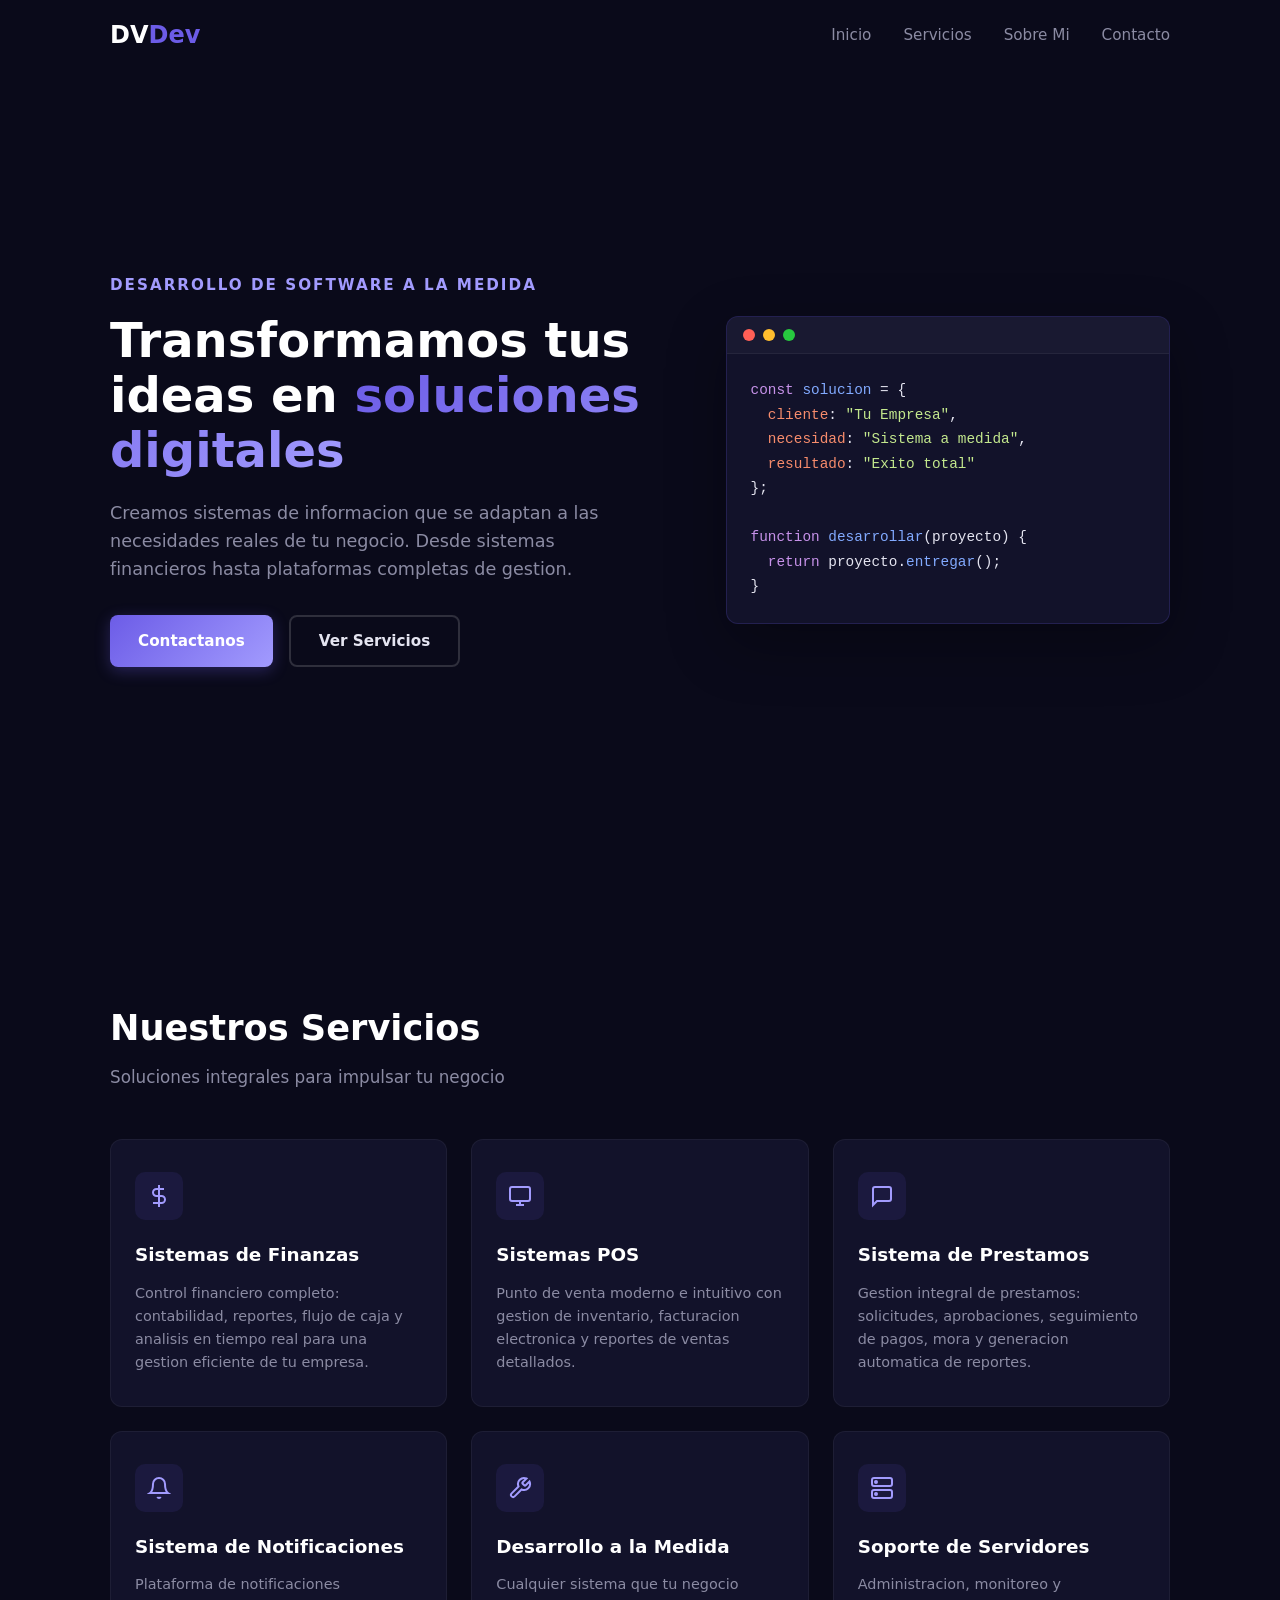
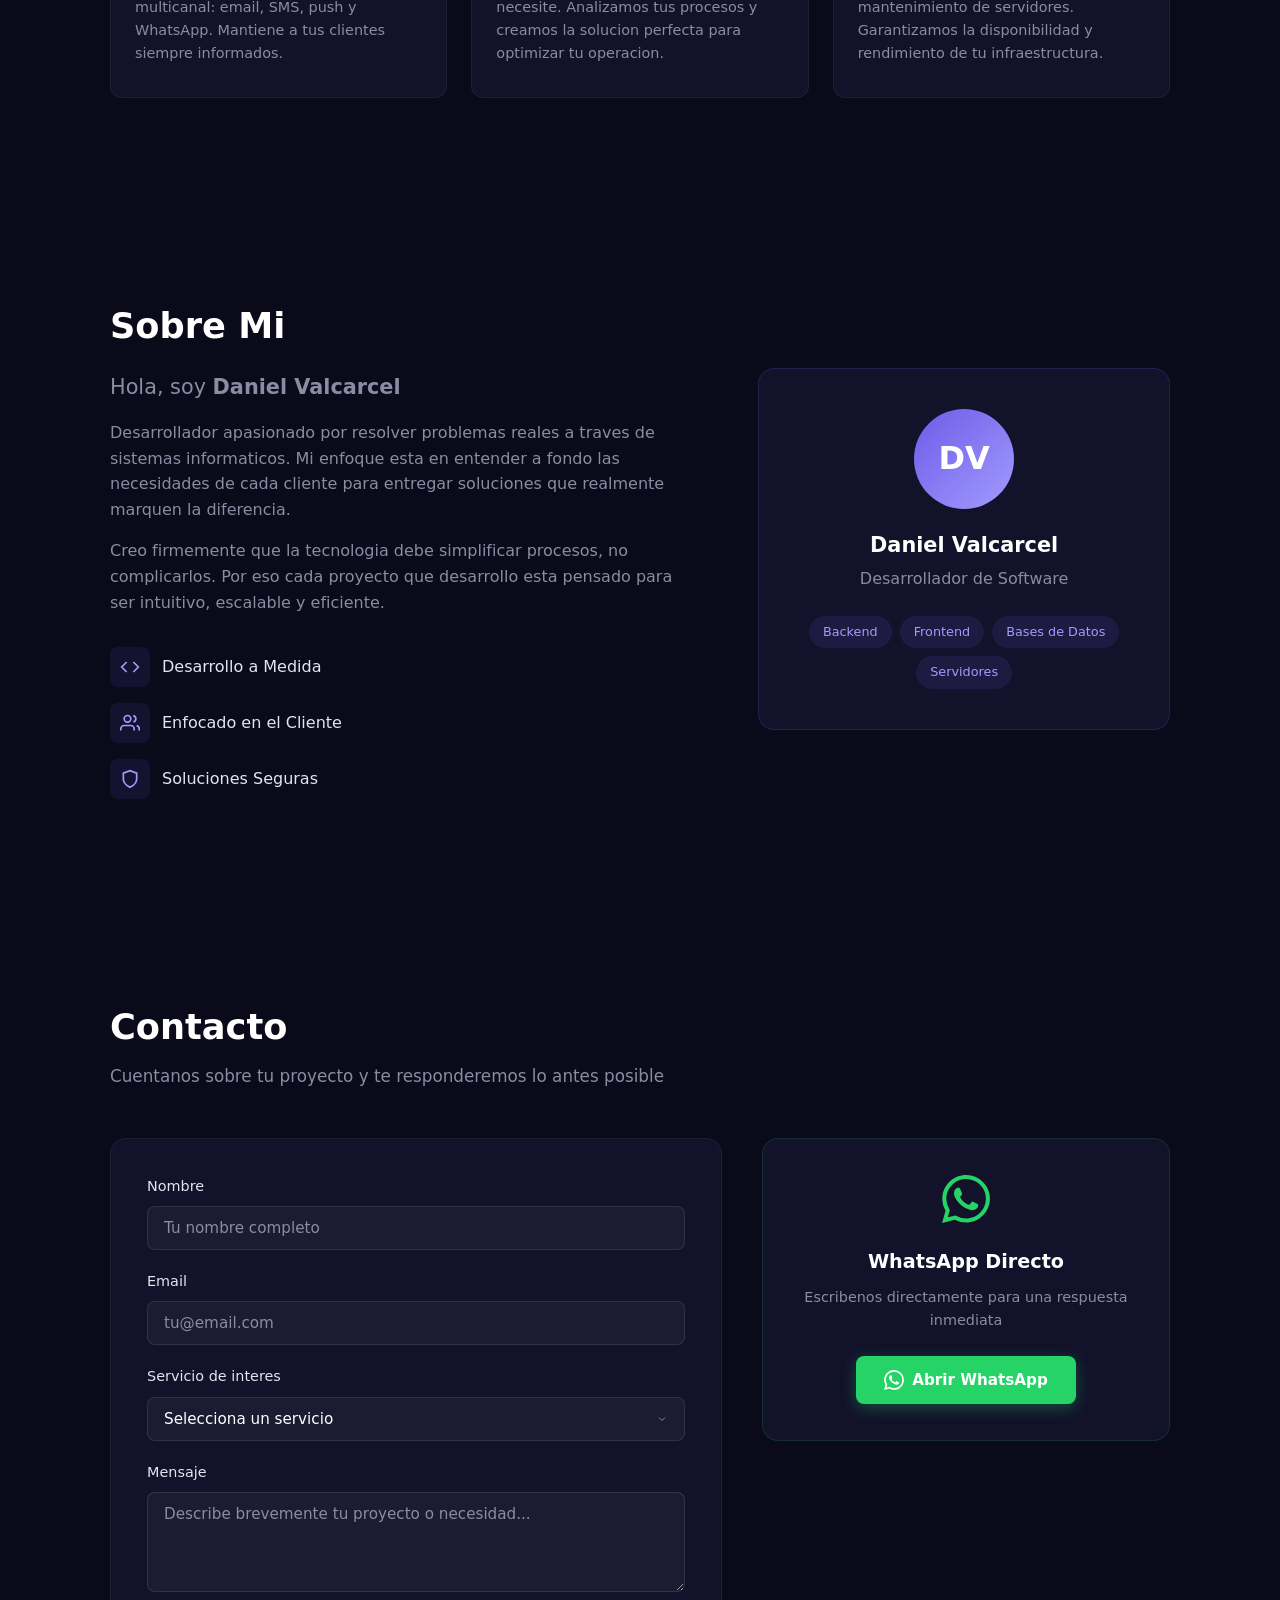
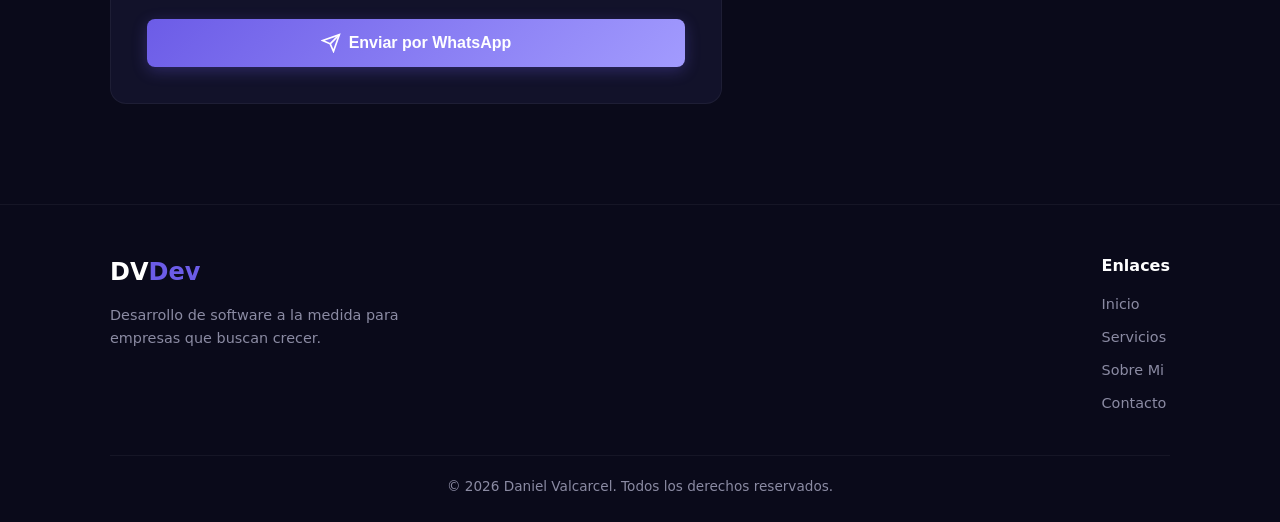
==== index.html @ 94b74c30 "Portafolio web - Daniel Valcarcel Desarrollo de Software Sitio web con secciones de servicios, sobre" ====
<!DOCTYPE html>
<html lang="es">
<head>
    <meta charset="UTF-8">
    <meta name="viewport" content="width=device-width, initial-scale=1.0">
    <title>Daniel Valcarcel | Desarrollo de Software</title>
    <link rel="stylesheet" href="styles.css">
</head>
<body>
    <nav class="navbar" id="navbar">
        <div class="nav-container">
            <a href="#inicio" class="nav-logo">DV<span>Dev</span></a>
            <button class="nav-toggle" id="navToggle" aria-label="Abrir menu">
                <span></span><span></span><span></span>
            </button>
            <ul class="nav-menu" id="navMenu">
                <li><a href="#inicio">Inicio</a></li>
                <li><a href="#servicios">Servicios</a></li>
                <li><a href="#sobre-mi">Sobre Mi</a></li>
                <li><a href="#contacto">Contacto</a></li>
            </ul>
        </div>
    </nav>

    <header class="hero" id="inicio">
        <div class="hero-content">
            <p class="hero-subtitle">Desarrollo de Software a la Medida</p>
            <h1>Transformamos tus ideas en <span class="highlight">soluciones digitales</span></h1>
            <p class="hero-text">Creamos sistemas de informacion que se adaptan a las necesidades reales de tu negocio. Desde sistemas financieros hasta plataformas completas de gestion.</p>
            <div class="hero-buttons">
                <a href="#contacto" class="btn btn-primary">Contactanos</a>
                <a href="#servicios" class="btn btn-outline">Ver Servicios</a>
            </div>
        </div>
        <div class="hero-visual">
            <div class="code-block">
                <div class="code-header">
                    <span class="dot red"></span>
                    <span class="dot yellow"></span>
                    <span class="dot green"></span>
                </div>
                <pre><code><span class="code-keyword">const</span> <span class="code-var">solucion</span> = {
  <span class="code-prop">cliente</span>: <span class="code-string">"Tu Empresa"</span>,
  <span class="code-prop">necesidad</span>: <span class="code-string">"Sistema a medida"</span>,
  <span class="code-prop">resultado</span>: <span class="code-string">"Exito total"</span>
};

<span class="code-keyword">function</span> <span class="code-func">desarrollar</span>(proyecto) {
  <span class="code-keyword">return</span> proyecto.<span class="code-func">entregar</span>();
}</code></pre>
            </div>
        </div>
    </header>

    <section class="servicios" id="servicios">
        <div class="container">
            <h2 class="section-title">Nuestros Servicios</h2>
            <p class="section-subtitle">Soluciones integrales para impulsar tu negocio</p>
            <div class="servicios-grid">
                <div class="servicio-card">
                    <div class="servicio-icon">
                        <svg viewBox="0 0 24 24" fill="none" stroke="currentColor" stroke-width="2"><path d="M12 1v22M17 5H9.5a3.5 3.5 0 0 0 0 7h5a3.5 3.5 0 0 1 0 7H6"/></svg>
                    </div>
                    <h3>Sistemas de Finanzas</h3>
                    <p>Control financiero completo: contabilidad, reportes, flujo de caja y analisis en tiempo real para una gestion eficiente de tu empresa.</p>
                </div>
                <div class="servicio-card">
                    <div class="servicio-icon">
                        <svg viewBox="0 0 24 24" fill="none" stroke="currentColor" stroke-width="2"><rect x="2" y="3" width="20" height="14" rx="2"/><path d="M8 21h8M12 17v4"/></svg>
                    </div>
                    <h3>Sistemas POS</h3>
                    <p>Punto de venta moderno e intuitivo con gestion de inventario, facturacion electronica y reportes de ventas detallados.</p>
                </div>
                <div class="servicio-card">
                    <div class="servicio-icon">
                        <svg viewBox="0 0 24 24" fill="none" stroke="currentColor" stroke-width="2"><path d="M21 15a2 2 0 0 1-2 2H7l-4 4V5a2 2 0 0 1 2-2h14a2 2 0 0 1 2 2z"/></svg>
                    </div>
                    <h3>Sistema de Prestamos</h3>
                    <p>Gestion integral de prestamos: solicitudes, aprobaciones, seguimiento de pagos, mora y generacion automatica de reportes.</p>
                </div>
                <div class="servicio-card">
                    <div class="servicio-icon">
                        <svg viewBox="0 0 24 24" fill="none" stroke="currentColor" stroke-width="2"><path d="M18 8A6 6 0 0 0 6 8c0 7-3 9-3 9h18s-3-2-3-9"/><path d="M13.73 21a2 2 0 0 1-3.46 0"/></svg>
                    </div>
                    <h3>Sistema de Notificaciones</h3>
                    <p>Plataforma de notificaciones multicanal: email, SMS, push y WhatsApp. Mantiene a tus clientes siempre informados.</p>
                </div>
                <div class="servicio-card">
                    <div class="servicio-icon">
                        <svg viewBox="0 0 24 24" fill="none" stroke="currentColor" stroke-width="2"><path d="M14.7 6.3a1 1 0 0 0 0 1.4l1.6 1.6a1 1 0 0 0 1.4 0l3.77-3.77a6 6 0 0 1-7.94 7.94l-6.91 6.91a2.12 2.12 0 0 1-3-3l6.91-6.91a6 6 0 0 1 7.94-7.94l-3.76 3.76z"/></svg>
                    </div>
                    <h3>Desarrollo a la Medida</h3>
                    <p>Cualquier sistema que tu negocio necesite. Analizamos tus procesos y creamos la solucion perfecta para optimizar tu operacion.</p>
                </div>
                <div class="servicio-card">
                    <div class="servicio-icon">
                        <svg viewBox="0 0 24 24" fill="none" stroke="currentColor" stroke-width="2"><rect x="2" y="2" width="20" height="8" rx="2"/><rect x="2" y="14" width="20" height="8" rx="2"/><circle cx="6" cy="6" r="1"/><circle cx="6" cy="18" r="1"/></svg>
                    </div>
                    <h3>Soporte de Servidores</h3>
                    <p>Administracion, monitoreo y mantenimiento de servidores. Garantizamos la disponibilidad y rendimiento de tu infraestructura.</p>
                </div>
            </div>
        </div>
    </section>

    <section class="sobre-mi" id="sobre-mi">
        <div class="container">
            <div class="sobre-mi-content">
                <div class="sobre-mi-text">
                    <h2 class="section-title">Sobre Mi</h2>
                    <p class="sobre-mi-intro">Hola, soy <strong>Daniel Valcarcel</strong></p>
                    <p>Desarrollador apasionado por resolver problemas reales a traves de sistemas informaticos. Mi enfoque esta en entender a fondo las necesidades de cada cliente para entregar soluciones que realmente marquen la diferencia.</p>
                    <p>Creo firmemente que la tecnologia debe simplificar procesos, no complicarlos. Por eso cada proyecto que desarrollo esta pensado para ser intuitivo, escalable y eficiente.</p>
                    <div class="stats">
                        <div class="stat">
                            <span class="stat-icon">
                                <svg viewBox="0 0 24 24" fill="none" stroke="currentColor" stroke-width="2"><polyline points="16 18 22 12 16 6"/><polyline points="8 6 2 12 8 18"/></svg>
                            </span>
                            <span class="stat-label">Desarrollo a Medida</span>
                        </div>
                        <div class="stat">
                            <span class="stat-icon">
                                <svg viewBox="0 0 24 24" fill="none" stroke="currentColor" stroke-width="2"><path d="M17 21v-2a4 4 0 0 0-4-4H5a4 4 0 0 0-4 4v2"/><circle cx="9" cy="7" r="4"/><path d="M23 21v-2a4 4 0 0 0-3-3.87"/><path d="M16 3.13a4 4 0 0 1 0 7.75"/></svg>
                            </span>
                            <span class="stat-label">Enfocado en el Cliente</span>
                        </div>
                        <div class="stat">
                            <span class="stat-icon">
                                <svg viewBox="0 0 24 24" fill="none" stroke="currentColor" stroke-width="2"><path d="M12 22s8-4 8-10V5l-8-3-8 3v7c0 6 8 10 8 10z"/></svg>
                            </span>
                            <span class="stat-label">Soluciones Seguras</span>
                        </div>
                    </div>
                </div>
                <div class="sobre-mi-visual">
                    <div class="profile-card">
                        <div class="profile-avatar">DV</div>
                        <h3>Daniel Valcarcel</h3>
                        <p>Desarrollador de Software</p>
                        <div class="profile-tags">
                            <span>Backend</span>
                            <span>Frontend</span>
                            <span>Bases de Datos</span>
                            <span>Servidores</span>
                        </div>
                    </div>
                </div>
            </div>
        </div>
    </section>

    <section class="contacto" id="contacto">
        <div class="container">
            <h2 class="section-title">Contacto</h2>
            <p class="section-subtitle">Cuentanos sobre tu proyecto y te responderemos lo antes posible</p>
            <div class="contacto-wrapper">
                <form class="contacto-form" id="contactForm">
                    <div class="form-group">
                        <label for="nombre">Nombre</label>
                        <input type="text" id="nombre" name="nombre" placeholder="Tu nombre completo" required>
                    </div>
                    <div class="form-group">
                        <label for="email">Email</label>
                        <input type="email" id="email" name="email" placeholder="tu@email.com" required>
                    </div>
                    <div class="form-group">
                        <label for="servicio">Servicio de interes</label>
                        <select id="servicio" name="servicio" required>
                            <option value="" disabled selected>Selecciona un servicio</option>
                            <option value="finanzas">Sistema de Finanzas</option>
                            <option value="pos">Sistema POS</option>
                            <option value="prestamos">Sistema de Prestamos</option>
                            <option value="notificaciones">Sistema de Notificaciones</option>
                            <option value="medida">Desarrollo a la Medida</option>
                            <option value="servidores">Soporte de Servidores</option>
                        </select>
                    </div>
                    <div class="form-group">
                        <label for="mensaje">Mensaje</label>
                        <textarea id="mensaje" name="mensaje" rows="4" placeholder="Describe brevemente tu proyecto o necesidad..." required></textarea>
                    </div>
                    <button type="submit" class="btn btn-primary btn-full">
                        <svg viewBox="0 0 24 24" fill="none" stroke="currentColor" stroke-width="2" width="20" height="20"><path d="M22 2L11 13"/><path d="M22 2l-7 20-4-9-9-4 20-7z"/></svg>
                        Enviar por WhatsApp
                    </button>
                </form>
                <div class="contacto-info">
                    <div class="info-card">
                        <div class="info-icon">
                            <svg viewBox="0 0 24 24" fill="currentColor" width="32" height="32">
                                <path d="M17.472 14.382c-.297-.149-1.758-.867-2.03-.967-.273-.099-.471-.148-.67.15-.197.297-.767.966-.94 1.164-.173.199-.347.223-.644.075-.297-.15-1.255-.463-2.39-1.475-.883-.788-1.48-1.761-1.653-2.059-.173-.297-.018-.458.13-.606.134-.133.298-.347.446-.52.149-.174.198-.298.298-.497.099-.198.05-.371-.025-.52-.075-.149-.669-1.612-.916-2.207-.242-.579-.487-.5-.669-.51-.173-.008-.371-.01-.57-.01-.198 0-.52.074-.792.372-.272.297-1.04 1.016-1.04 2.479 0 1.462 1.065 2.875 1.213 3.074.149.198 2.096 3.2 5.077 4.487.709.306 1.262.489 1.694.625.712.227 1.36.195 1.871.118.571-.085 1.758-.719 2.006-1.413.248-.694.248-1.289.173-1.413-.074-.124-.272-.198-.57-.347m-5.421 7.403h-.004a9.87 9.87 0 01-5.031-1.378l-.361-.214-3.741.982.998-3.648-.235-.374a9.86 9.86 0 01-1.51-5.26c.001-5.45 4.436-9.884 9.888-9.884 2.64 0 5.122 1.03 6.988 2.898a9.825 9.825 0 012.893 6.994c-.003 5.45-4.437 9.884-9.885 9.884m8.413-18.297A11.815 11.815 0 0012.05 0C5.495 0 .16 5.335.157 11.892c0 2.096.547 4.142 1.588 5.945L.057 24l6.305-1.654a11.882 11.882 0 005.683 1.448h.005c6.554 0 11.89-5.335 11.893-11.893a11.821 11.821 0 00-3.48-8.413z"/>
                            </svg>
                        </div>
                        <h3>WhatsApp Directo</h3>
                        <p>Escribenos directamente para una respuesta inmediata</p>
                        <a href="https://wa.me/573024392660?text=Hola%20Daniel%2C%20estoy%20interesado%20en%20sus%20servicios%20de%20desarrollo%20de%20software." class="btn btn-whatsapp" target="_blank" rel="noopener">
                            <svg viewBox="0 0 24 24" fill="currentColor" width="20" height="20">
                                <path d="M17.472 14.382c-.297-.149-1.758-.867-2.03-.967-.273-.099-.471-.148-.67.15-.197.297-.767.966-.94 1.164-.173.199-.347.223-.644.075-.297-.15-1.255-.463-2.39-1.475-.883-.788-1.48-1.761-1.653-2.059-.173-.297-.018-.458.13-.606.134-.133.298-.347.446-.52.149-.174.198-.298.298-.497.099-.198.05-.371-.025-.52-.075-.149-.669-1.612-.916-2.207-.242-.579-.487-.5-.669-.51-.173-.008-.371-.01-.57-.01-.198 0-.52.074-.792.372-.272.297-1.04 1.016-1.04 2.479 0 1.462 1.065 2.875 1.213 3.074.149.198 2.096 3.2 5.077 4.487.709.306 1.262.489 1.694.625.712.227 1.36.195 1.871.118.571-.085 1.758-.719 2.006-1.413.248-.694.248-1.289.173-1.413-.074-.124-.272-.198-.57-.347m-5.421 7.403h-.004a9.87 9.87 0 01-5.031-1.378l-.361-.214-3.741.982.998-3.648-.235-.374a9.86 9.86 0 01-1.51-5.26c.001-5.45 4.436-9.884 9.888-9.884 2.64 0 5.122 1.03 6.988 2.898a9.825 9.825 0 012.893 6.994c-.003 5.45-4.437 9.884-9.885 9.884m8.413-18.297A11.815 11.815 0 0012.05 0C5.495 0 .16 5.335.157 11.892c0 2.096.547 4.142 1.588 5.945L.057 24l6.305-1.654a11.882 11.882 0 005.683 1.448h.005c6.554 0 11.89-5.335 11.893-11.893a11.821 11.821 0 00-3.48-8.413z"/>
                            </svg>
                            Abrir WhatsApp
                        </a>
                    </div>
                </div>
            </div>
        </div>
    </section>

    <footer class="footer">
        <div class="container">
            <div class="footer-content">
                <div class="footer-brand">
                    <a href="#inicio" class="nav-logo">DV<span>Dev</span></a>
                    <p>Desarrollo de software a la medida para empresas que buscan crecer.</p>
                </div>
                <div class="footer-links">
                    <h4>Enlaces</h4>
                    <a href="#inicio">Inicio</a>
                    <a href="#servicios">Servicios</a>
                    <a href="#sobre-mi">Sobre Mi</a>
                    <a href="#contacto">Contacto</a>
                </div>
            </div>
            <div class="footer-bottom">
                <p>&copy; 2026 Daniel Valcarcel. Todos los derechos reservados.</p>
            </div>
        </div>
    </footer>

    <script src="script.js"></script>
</body>
</html>
---- styles.css ----
* {
    margin: 0;
    padding: 0;
    box-sizing: border-box;
}

:root {
    --primary: #6c5ce7;
    --primary-dark: #5a4bd1;
    --primary-light: #a29bfe;
    --dark: #0a0a1a;
    --dark-light: #12122a;
    --dark-card: #1a1a3e;
    --gray: #8b8ba3;
    --light: #e4e4f0;
    --white: #ffffff;
    --whatsapp: #25D366;
    --whatsapp-dark: #128C7E;
    --gradient: linear-gradient(135deg, #6c5ce7, #a29bfe);
}

html {
    scroll-behavior: smooth;
}

body {
    font-family: 'Segoe UI', system-ui, -apple-system, sans-serif;
    background-color: var(--dark);
    color: var(--light);
    line-height: 1.6;
    overflow-x: hidden;
}

.container {
    max-width: 1100px;
    margin: 0 auto;
    padding: 0 20px;
}

/* Navbar */
.navbar {
    position: fixed;
    top: 0;
    left: 0;
    right: 0;
    z-index: 1000;
    padding: 16px 0;
    transition: background 0.3s, box-shadow 0.3s;
}

.navbar.scrolled {
    background: rgba(10, 10, 26, 0.95);
    backdrop-filter: blur(10px);
    box-shadow: 0 2px 20px rgba(0, 0, 0, 0.3);
    padding: 10px 0;
}

.nav-container {
    max-width: 1100px;
    margin: 0 auto;
    padding: 0 20px;
    display: flex;
    justify-content: space-between;
    align-items: center;
}

.nav-logo {
    font-size: 1.5rem;
    font-weight: 800;
    color: var(--white);
    text-decoration: none;
}

.nav-logo span {
    color: var(--primary);
}

.nav-menu {
    display: flex;
    list-style: none;
    gap: 32px;
}

.nav-menu a {
    color: var(--gray);
    text-decoration: none;
    font-size: 0.95rem;
    font-weight: 500;
    transition: color 0.3s;
}

.nav-menu a:hover {
    color: var(--white);
}

.nav-toggle {
    display: none;
    flex-direction: column;
    gap: 5px;
    background: none;
    border: none;
    cursor: pointer;
    padding: 4px;
}

.nav-toggle span {
    display: block;
    width: 24px;
    height: 2px;
    background: var(--white);
    border-radius: 2px;
    transition: 0.3s;
}

/* Buttons */
.btn {
    display: inline-flex;
    align-items: center;
    gap: 8px;
    padding: 12px 28px;
    border-radius: 8px;
    font-size: 0.95rem;
    font-weight: 600;
    text-decoration: none;
    cursor: pointer;
    border: none;
    transition: transform 0.2s, box-shadow 0.2s, background 0.3s;
}

.btn:hover {
    transform: translateY(-2px);
}

.btn-primary {
    background: var(--gradient);
    color: var(--white);
    box-shadow: 0 4px 15px rgba(108, 92, 231, 0.3);
}

.btn-primary:hover {
    box-shadow: 0 6px 25px rgba(108, 92, 231, 0.5);
}

.btn-outline {
    background: transparent;
    color: var(--light);
    border: 2px solid rgba(255, 255, 255, 0.15);
}

.btn-outline:hover {
    border-color: var(--primary-light);
    color: var(--white);
}

.btn-whatsapp {
    background: var(--whatsapp);
    color: var(--white);
    box-shadow: 0 4px 15px rgba(37, 211, 102, 0.3);
}

.btn-whatsapp:hover {
    background: var(--whatsapp-dark);
    box-shadow: 0 6px 25px rgba(37, 211, 102, 0.4);
}

.btn-full {
    width: 100%;
    justify-content: center;
    padding: 14px 28px;
    font-size: 1rem;
}

/* Hero */
.hero {
    min-height: 100vh;
    display: flex;
    align-items: center;
    padding: 100px 20px 60px;
    max-width: 1100px;
    margin: 0 auto;
    gap: 60px;
}

.hero-content {
    flex: 1;
}

.hero-subtitle {
    color: var(--primary-light);
    font-weight: 600;
    font-size: 0.95rem;
    text-transform: uppercase;
    letter-spacing: 2px;
    margin-bottom: 16px;
}

.hero h1 {
    font-size: 3rem;
    font-weight: 800;
    color: var(--white);
    line-height: 1.15;
    margin-bottom: 20px;
}

.highlight {
    background: var(--gradient);
    -webkit-background-clip: text;
    -webkit-text-fill-color: transparent;
    background-clip: text;
}

.hero-text {
    font-size: 1.1rem;
    color: var(--gray);
    margin-bottom: 32px;
    max-width: 500px;
}

.hero-buttons {
    display: flex;
    gap: 16px;
    flex-wrap: wrap;
}

.hero-visual {
    flex: 0.8;
}

.code-block {
    background: var(--dark-light);
    border: 1px solid rgba(108, 92, 231, 0.2);
    border-radius: 12px;
    overflow: hidden;
    box-shadow: 0 20px 60px rgba(0, 0, 0, 0.3);
}

.code-header {
    padding: 12px 16px;
    display: flex;
    gap: 8px;
    background: rgba(255, 255, 255, 0.03);
    border-bottom: 1px solid rgba(255, 255, 255, 0.05);
}

.dot {
    width: 12px;
    height: 12px;
    border-radius: 50%;
}

.dot.red { background: #ff5f56; }
.dot.yellow { background: #ffbd2e; }
.dot.green { background: #27c93f; }

.code-block pre {
    padding: 24px;
    font-family: 'Consolas', 'Monaco', monospace;
    font-size: 0.9rem;
    line-height: 1.7;
}

.code-keyword { color: #c792ea; }
.code-var { color: #82aaff; }
.code-prop { color: #f78c6c; }
.code-string { color: #c3e88d; }
.code-func { color: #82aaff; }

/* Sections */
.section-title {
    font-size: 2.2rem;
    font-weight: 800;
    color: var(--white);
    margin-bottom: 8px;
}

.section-subtitle {
    color: var(--gray);
    font-size: 1.05rem;
    margin-bottom: 48px;
}

/* Servicios */
.servicios {
    padding: 100px 0;
}

.servicios-grid {
    display: grid;
    grid-template-columns: repeat(3, 1fr);
    gap: 24px;
}

.servicio-card {
    background: var(--dark-light);
    border: 1px solid rgba(255, 255, 255, 0.05);
    border-radius: 12px;
    padding: 32px 24px;
    transition: transform 0.3s, border-color 0.3s, box-shadow 0.3s;
}

.servicio-card:hover {
    transform: translateY(-4px);
    border-color: rgba(108, 92, 231, 0.3);
    box-shadow: 0 10px 40px rgba(108, 92, 231, 0.1);
}

.servicio-icon {
    width: 48px;
    height: 48px;
    background: rgba(108, 92, 231, 0.1);
    border-radius: 10px;
    display: flex;
    align-items: center;
    justify-content: center;
    margin-bottom: 20px;
    color: var(--primary-light);
}

.servicio-icon svg {
    width: 24px;
    height: 24px;
}

.servicio-card h3 {
    color: var(--white);
    font-size: 1.15rem;
    margin-bottom: 12px;
}

.servicio-card p {
    color: var(--gray);
    font-size: 0.9rem;
    line-height: 1.6;
}

/* Sobre Mi */
.sobre-mi {
    padding: 100px 0;
}

.sobre-mi-content {
    display: flex;
    gap: 60px;
    align-items: center;
}

.sobre-mi-text {
    flex: 1;
}

.sobre-mi-intro {
    font-size: 1.3rem;
    color: var(--white);
    margin: 16px 0;
}

.sobre-mi-text p {
    color: var(--gray);
    margin-bottom: 16px;
}

.stats {
    display: flex;
    flex-direction: column;
    gap: 16px;
    margin-top: 32px;
}

.stat {
    display: flex;
    align-items: center;
    gap: 12px;
}

.stat-icon {
    width: 40px;
    height: 40px;
    background: rgba(108, 92, 231, 0.1);
    border-radius: 8px;
    display: flex;
    align-items: center;
    justify-content: center;
    color: var(--primary-light);
    flex-shrink: 0;
}

.stat-icon svg {
    width: 20px;
    height: 20px;
}

.stat-label {
    color: var(--light);
    font-weight: 500;
}

.sobre-mi-visual {
    flex: 0.7;
}

.profile-card {
    background: var(--dark-light);
    border: 1px solid rgba(108, 92, 231, 0.2);
    border-radius: 16px;
    padding: 40px 32px;
    text-align: center;
}

.profile-avatar {
    width: 100px;
    height: 100px;
    background: var(--gradient);
    border-radius: 50%;
    display: flex;
    align-items: center;
    justify-content: center;
    font-size: 2rem;
    font-weight: 800;
    color: var(--white);
    margin: 0 auto 20px;
}

.profile-card h3 {
    color: var(--white);
    font-size: 1.3rem;
    margin-bottom: 4px;
}

.profile-card > p {
    color: var(--gray);
    margin-bottom: 24px;
}

.profile-tags {
    display: flex;
    flex-wrap: wrap;
    gap: 8px;
    justify-content: center;
}

.profile-tags span {
    background: rgba(108, 92, 231, 0.12);
    color: var(--primary-light);
    padding: 6px 14px;
    border-radius: 20px;
    font-size: 0.8rem;
    font-weight: 500;
}

/* Contacto */
.contacto {
    padding: 100px 0;
}

.contacto-wrapper {
    display: grid;
    grid-template-columns: 1.2fr 0.8fr;
    gap: 40px;
    align-items: start;
}

.contacto-form {
    background: var(--dark-light);
    border: 1px solid rgba(255, 255, 255, 0.05);
    border-radius: 16px;
    padding: 36px;
}

.form-group {
    margin-bottom: 20px;
}

.form-group label {
    display: block;
    color: var(--light);
    font-size: 0.9rem;
    font-weight: 500;
    margin-bottom: 8px;
}

.form-group input,
.form-group select,
.form-group textarea {
    width: 100%;
    padding: 12px 16px;
    background: rgba(255, 255, 255, 0.04);
    border: 1px solid rgba(255, 255, 255, 0.1);
    border-radius: 8px;
    color: var(--white);
    font-size: 0.95rem;
    font-family: inherit;
    transition: border-color 0.3s;
    outline: none;
}

.form-group input::placeholder,
.form-group textarea::placeholder {
    color: var(--gray);
}

.form-group input:focus,
.form-group select:focus,
.form-group textarea:focus {
    border-color: var(--primary);
}

.form-group select {
    cursor: pointer;
    appearance: none;
    background-image: url("data:image/svg+xml,%3Csvg xmlns='http://www.w3.org/2000/svg' width='12' height='12' viewBox='0 0 24 24' fill='none' stroke='%238b8ba3' stroke-width='2'%3E%3Cpolyline points='6 9 12 15 18 9'/%3E%3C/svg%3E");
    background-repeat: no-repeat;
    background-position: right 16px center;
}

.form-group select option {
    background: var(--dark-light);
    color: var(--light);
}

.form-group textarea {
    resize: vertical;
    min-height: 100px;
}

.contacto-info {
    display: flex;
    flex-direction: column;
    gap: 20px;
}

.info-card {
    background: var(--dark-light);
    border: 1px solid rgba(37, 211, 102, 0.15);
    border-radius: 16px;
    padding: 36px;
    text-align: center;
}

.info-icon {
    color: var(--whatsapp);
    margin-bottom: 16px;
}

.info-icon svg {
    width: 48px;
    height: 48px;
}

.info-card h3 {
    color: var(--white);
    margin-bottom: 8px;
    font-size: 1.2rem;
}

.info-card > p {
    color: var(--gray);
    font-size: 0.9rem;
    margin-bottom: 24px;
}

/* Footer */
.footer {
    border-top: 1px solid rgba(255, 255, 255, 0.05);
    padding: 48px 0 24px;
}

.footer-content {
    display: flex;
    justify-content: space-between;
    align-items: start;
    margin-bottom: 40px;
}

.footer-brand p {
    color: var(--gray);
    margin-top: 12px;
    font-size: 0.9rem;
    max-width: 300px;
}

.footer-links {
    display: flex;
    flex-direction: column;
    gap: 10px;
}

.footer-links h4 {
    color: var(--white);
    margin-bottom: 4px;
}

.footer-links a {
    color: var(--gray);
    text-decoration: none;
    font-size: 0.9rem;
    transition: color 0.3s;
}

.footer-links a:hover {
    color: var(--primary-light);
}

.footer-bottom {
    border-top: 1px solid rgba(255, 255, 255, 0.05);
    padding-top: 20px;
    text-align: center;
}

.footer-bottom p {
    color: var(--gray);
    font-size: 0.85rem;
}

/* Animations */
.fade-in {
    opacity: 0;
    transform: translateY(30px);
    transition: opacity 0.6s ease, transform 0.6s ease;
}

.fade-in.visible {
    opacity: 1;
    transform: translateY(0);
}

/* Responsive */
@media (max-width: 768px) {
    .nav-toggle {
        display: flex;
    }

    .nav-menu {
        position: fixed;
        top: 0;
        right: -100%;
        width: 260px;
        height: 100vh;
        background: var(--dark-light);
        flex-direction: column;
        padding: 80px 32px 32px;
        gap: 24px;
        transition: right 0.3s;
        box-shadow: -10px 0 30px rgba(0, 0, 0, 0.3);
    }

    .nav-menu.active {
        right: 0;
    }

    .nav-menu a {
        font-size: 1.1rem;
    }

    .hero {
        flex-direction: column;
        padding-top: 120px;
        gap: 40px;
        min-height: auto;
    }

    .hero h1 {
        font-size: 2rem;
    }

    .hero-visual {
        width: 100%;
    }

    .servicios-grid {
        grid-template-columns: 1fr;
    }

    .sobre-mi-content {
        flex-direction: column;
    }

    .sobre-mi-visual {
        width: 100%;
    }

    .contacto-wrapper {
        grid-template-columns: 1fr;
    }

    .footer-content {
        flex-direction: column;
        gap: 32px;
    }
}

@media (max-width: 1024px) and (min-width: 769px) {
    .servicios-grid {
        grid-template-columns: repeat(2, 1fr);
    }
}
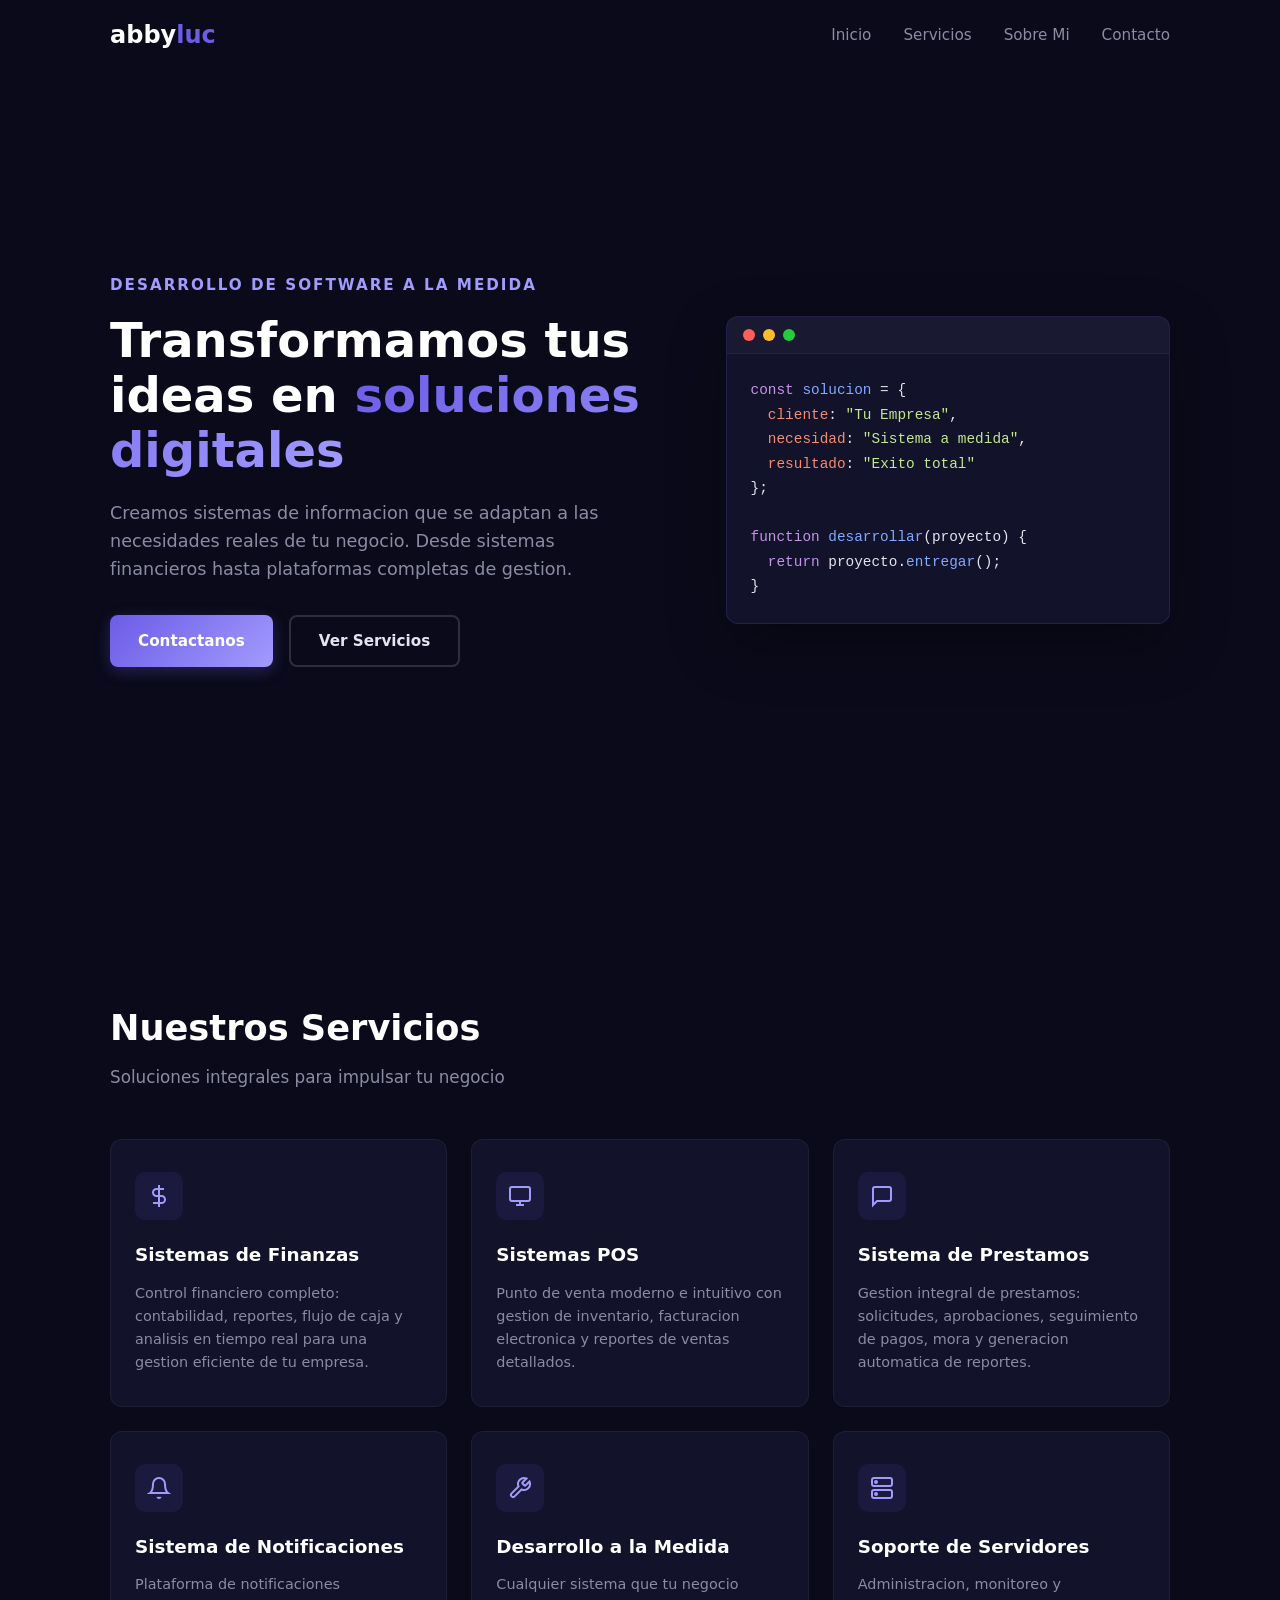
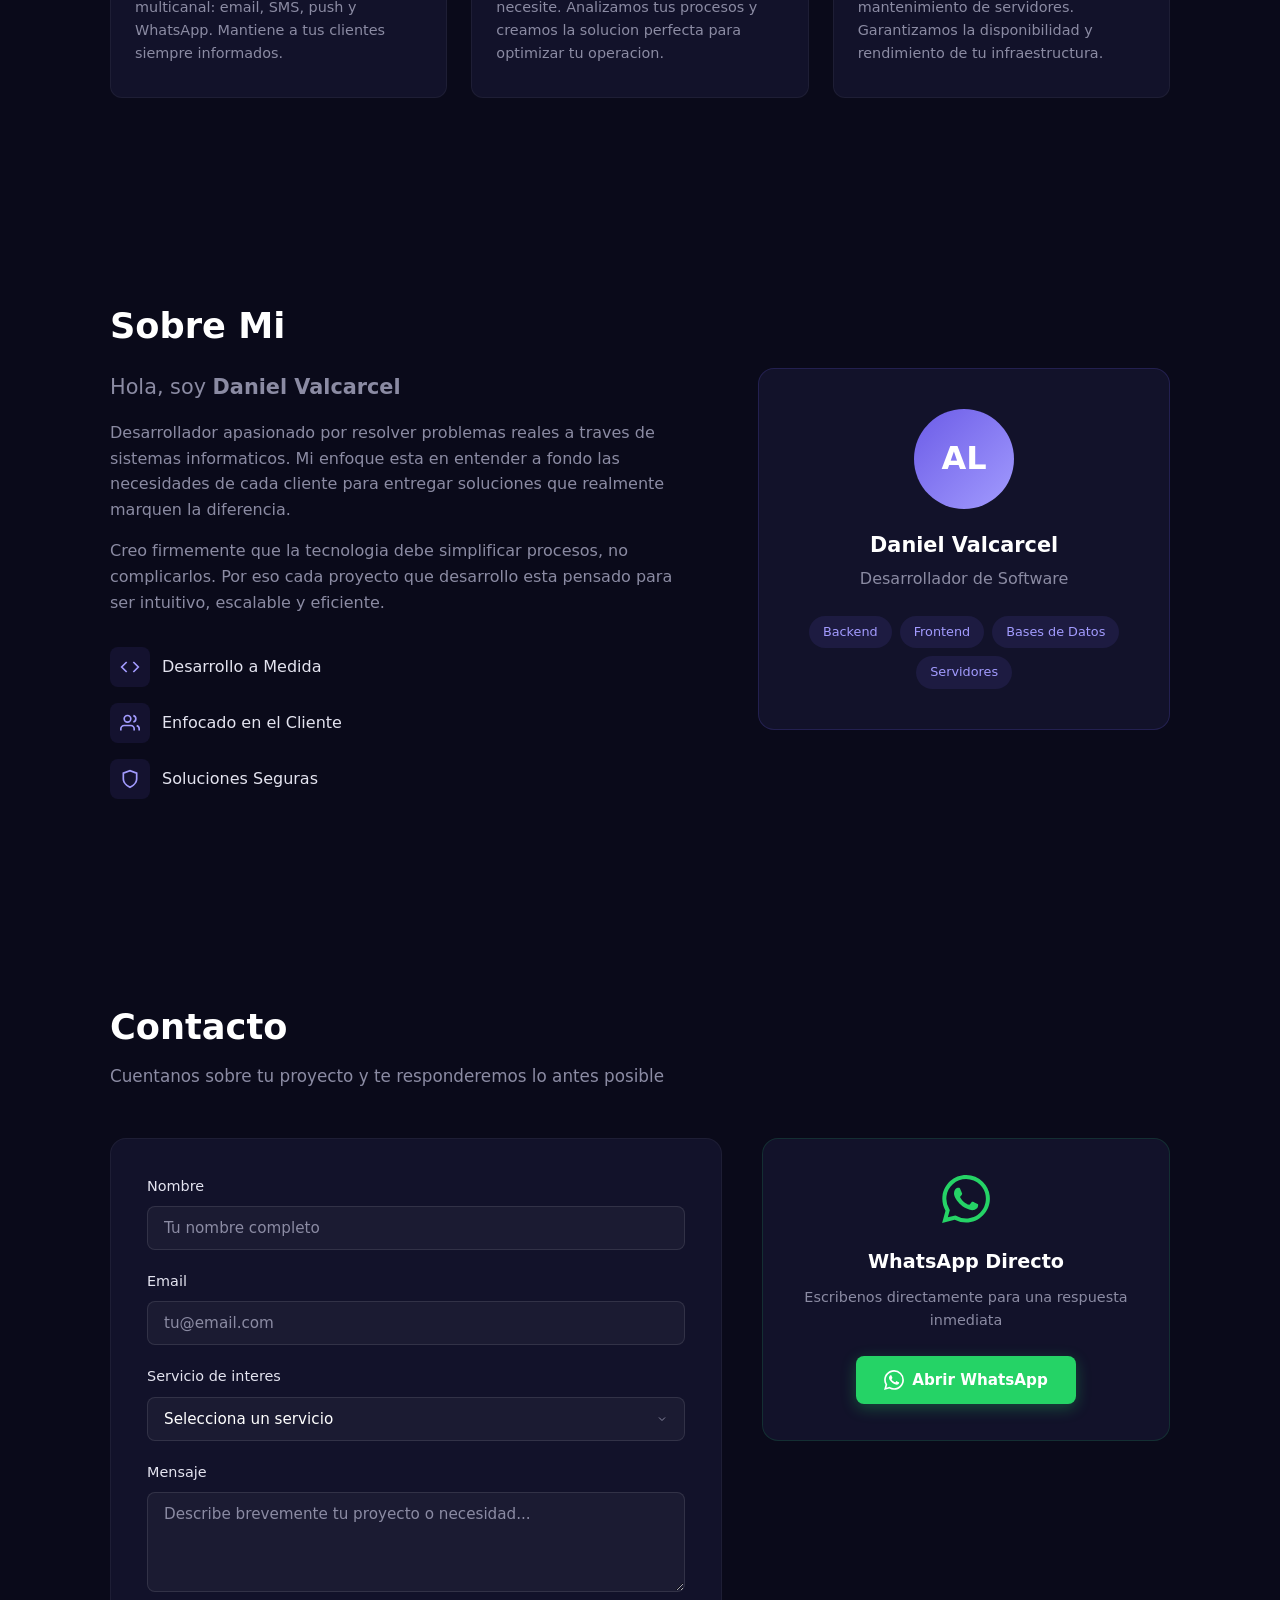
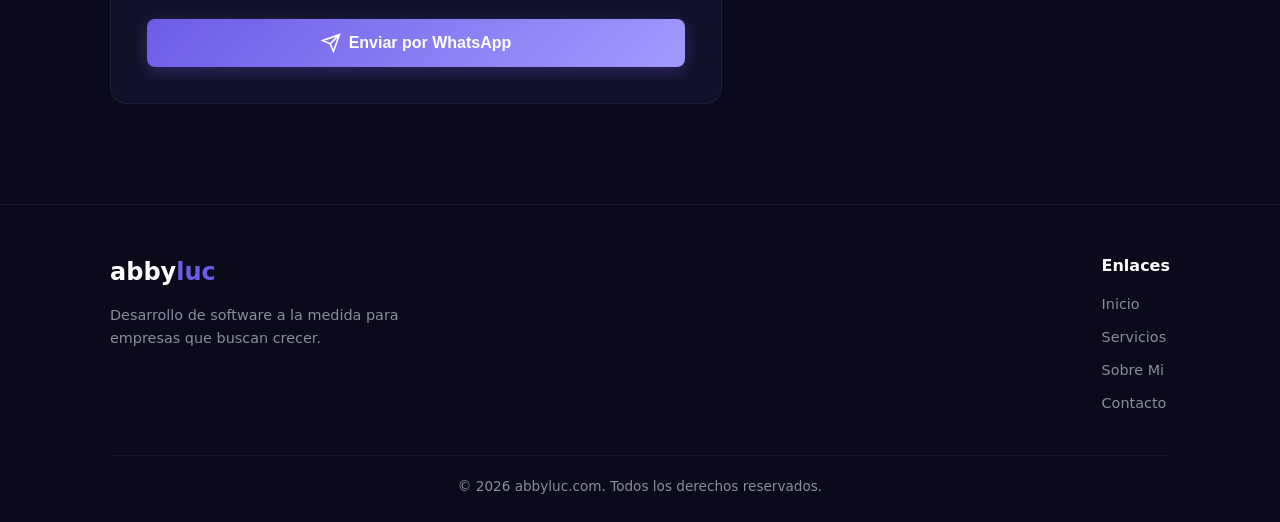
==== commit ab84daf8: "Rebrand a abbyluc.com y agregar .gitignore Cambia logos y nombres de DVDev a abbyluc.com manteniendo" ====
--- a/index.html
+++ b/index.html
@@ -3,13 +3,13 @@
 <head>
     <meta charset="UTF-8">
     <meta name="viewport" content="width=device-width, initial-scale=1.0">
-    <title>Daniel Valcarcel | Desarrollo de Software</title>
+    <title>abbyluc.com | Desarrollo de Software</title>
     <link rel="stylesheet" href="styles.css">
 </head>
 <body>
     <nav class="navbar" id="navbar">
         <div class="nav-container">
-            <a href="#inicio" class="nav-logo">DV<span>Dev</span></a>
+            <a href="#inicio" class="nav-logo">abby<span>luc</span></a>
             <button class="nav-toggle" id="navToggle" aria-label="Abrir menu">
                 <span></span><span></span><span></span>
             </button>
@@ -134,7 +134,7 @@
                 </div>
                 <div class="sobre-mi-visual">
                     <div class="profile-card">
-                        <div class="profile-avatar">DV</div>
+                        <div class="profile-avatar">AL</div>
                         <h3>Daniel Valcarcel</h3>
                         <p>Desarrollador de Software</p>
                         <div class="profile-tags">
@@ -209,7 +209,7 @@
         <div class="container">
             <div class="footer-content">
                 <div class="footer-brand">
-                    <a href="#inicio" class="nav-logo">DV<span>Dev</span></a>
+                    <a href="#inicio" class="nav-logo">abby<span>luc</span></a>
                     <p>Desarrollo de software a la medida para empresas que buscan crecer.</p>
                 </div>
                 <div class="footer-links">
@@ -221,7 +221,7 @@
                 </div>
             </div>
             <div class="footer-bottom">
-                <p>&copy; 2026 Daniel Valcarcel. Todos los derechos reservados.</p>
+                <p>&copy; 2026 abbyluc.com. Todos los derechos reservados.</p>
             </div>
         </div>
     </footer>
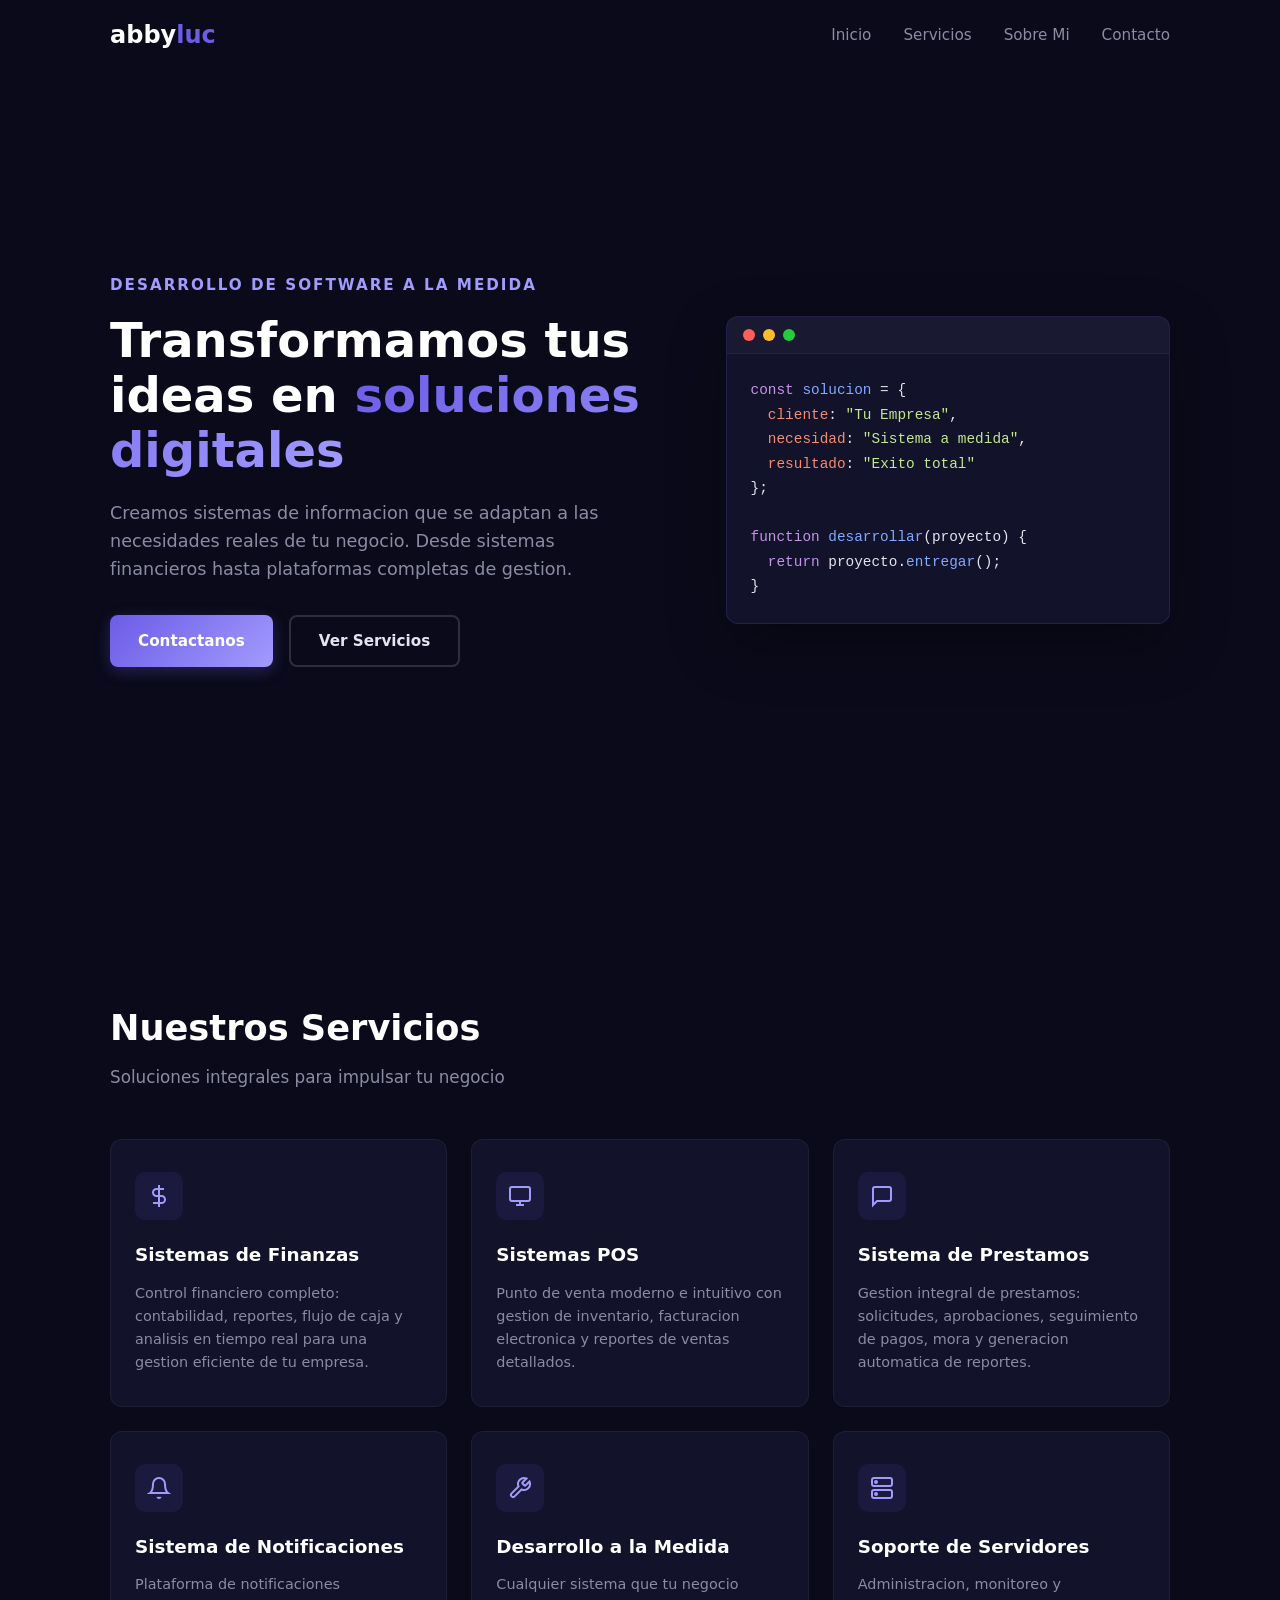
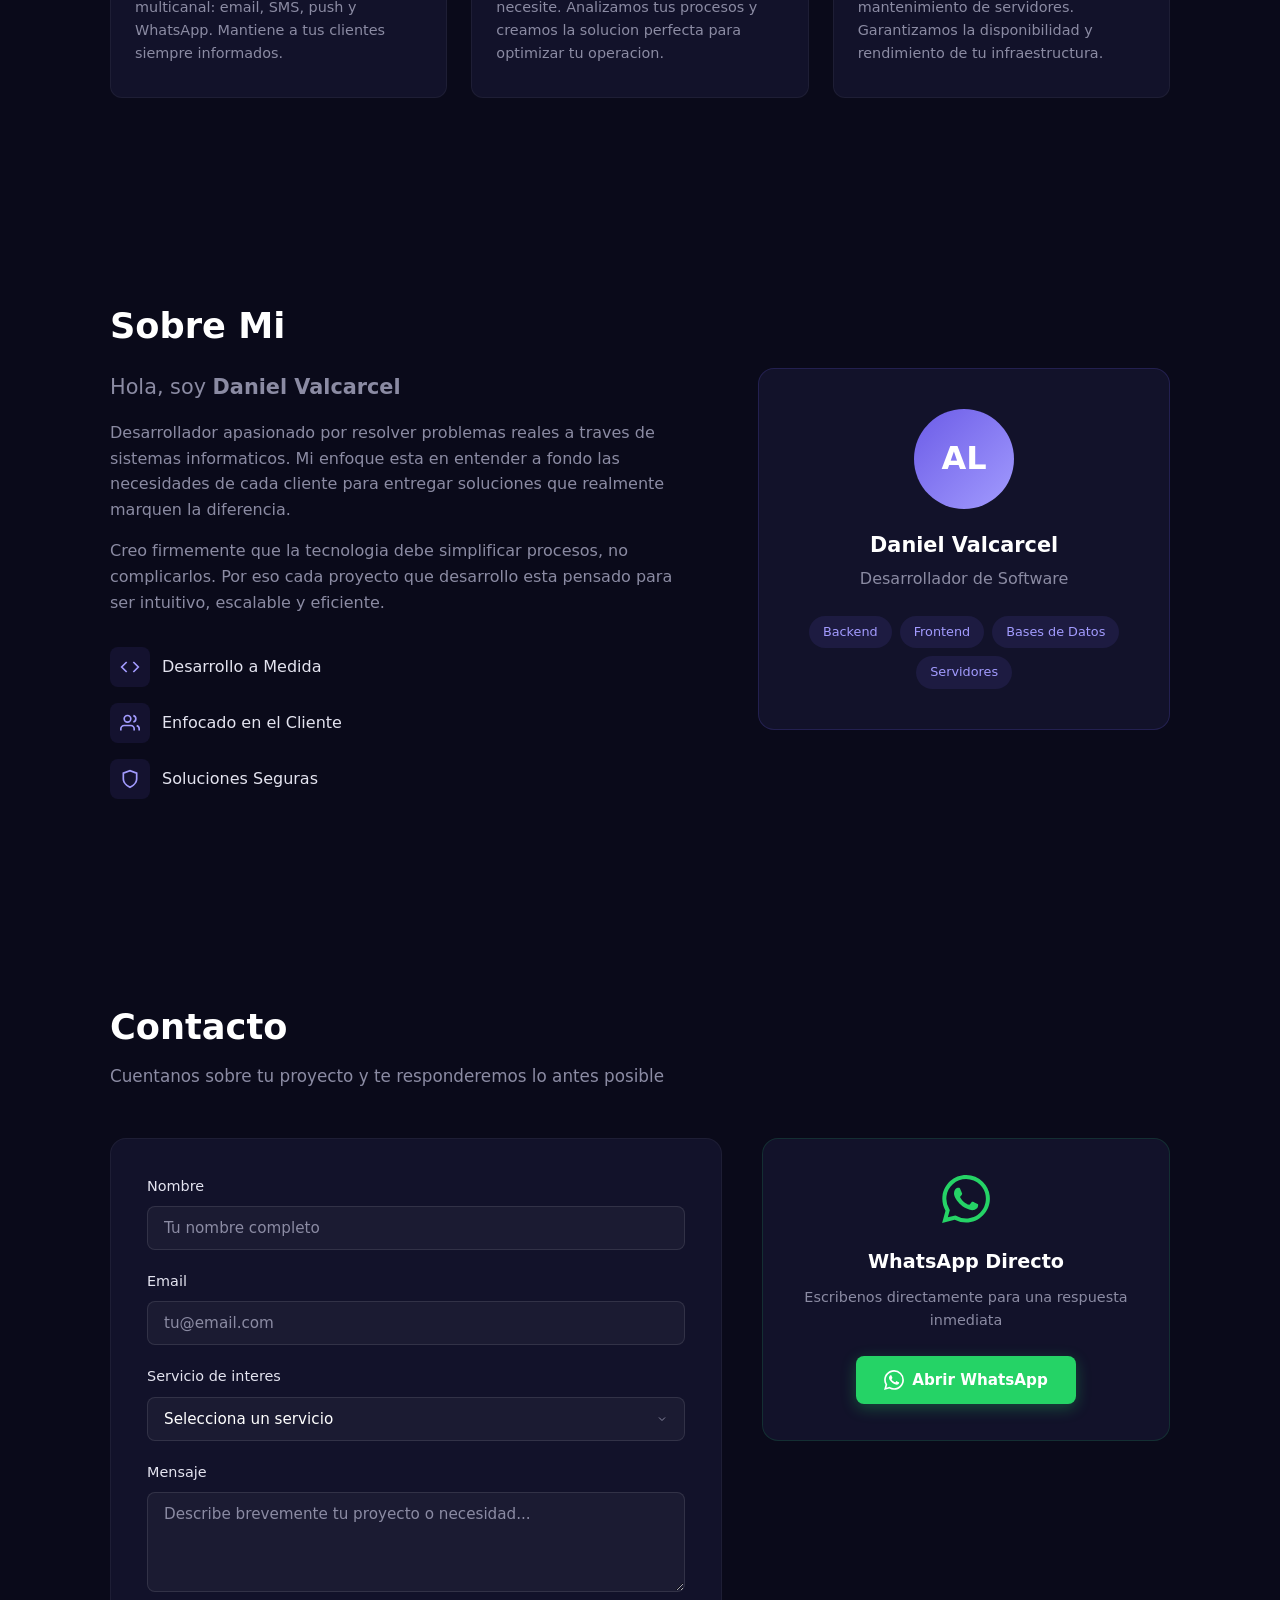
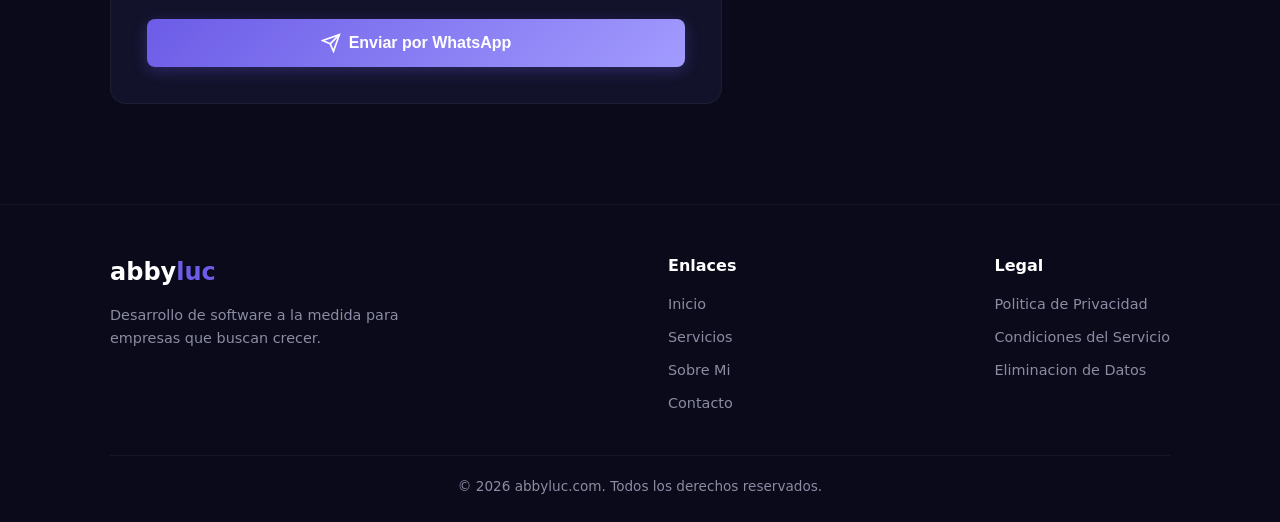
==== commit d8d8440c: "Agregar logo, paginas legales para validacion de Facebook - Logo abbyluc.com en SVG y PNG 1024x1024 " ====
--- a/index.html
+++ b/index.html
@@ -219,6 +219,12 @@
                     <a href="#sobre-mi">Sobre Mi</a>
                     <a href="#contacto">Contacto</a>
                 </div>
+                <div class="footer-links">
+                    <h4>Legal</h4>
+                    <a href="privacidad.html">Politica de Privacidad</a>
+                    <a href="condiciones.html">Condiciones del Servicio</a>
+                    <a href="eliminacion-datos.html">Eliminacion de Datos</a>
+                </div>
             </div>
             <div class="footer-bottom">
                 <p>&copy; 2026 abbyluc.com. Todos los derechos reservados.</p>
